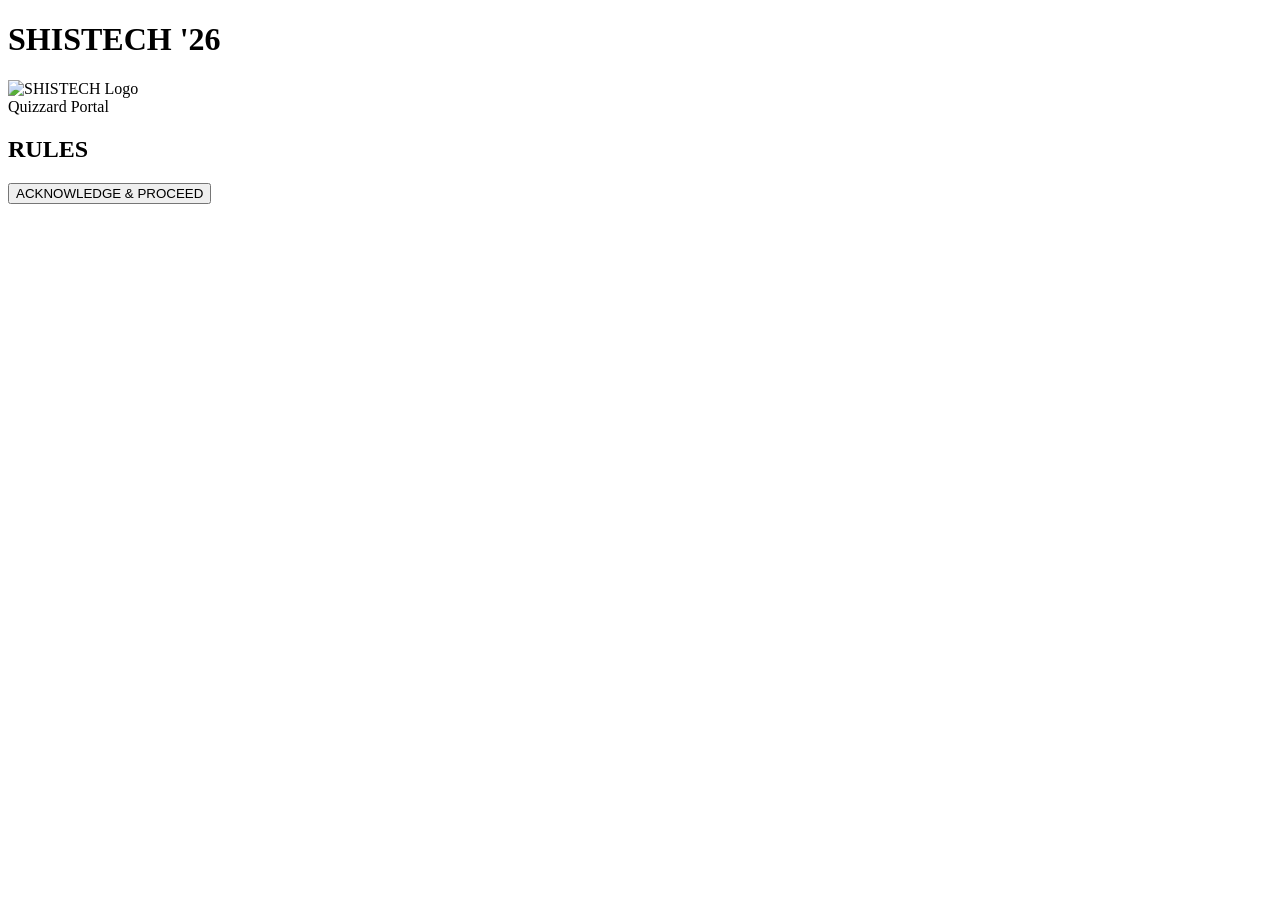
==== html/index.html @ f6692db7 "html reworked, todo.md contains remaining work app.js ready, timer done but startTimer() not tested." ====
<!-- main html draft -->
<!DOCTYPE html>
<html lang="en">

<head>
    <meta charset="UTF-8">
    <meta name="viewport" content="width=device-width, initial-scale=1.0">

    <title>Quizzard ShisTech 2026</title>

    <!-- Fonts -->
    <link rel="preconnect" href="https://fonts.googleapis.com">
    <link rel="preconnect" href="https://fonts.gstatic.com" crossorigin>

    <link
        href="https://fonts.googleapis.com/css2?family=Orbitron:wght@400;700&family=Rajdhani:wght@500;600;700&display=swap"
        rel="stylesheet"
    >

    <!-- link to styl.css there -->
    <link rel="stylesheet" href="css/style.css">
</head>


<body>

    <!-- ==================== -->
    <!-- EXAM HEADER / HUD     -->
    <!-- ==================== -->

    <header id="examHeader" hidden>

        <div>
            <strong class="hud-title" id="displayExamTitle">
                Round 1 Portal
            </strong>

            <span id="displayStudent"></span>
        </div>

        <div class="exam-status">

            <span class="badge badge-strikes" id="strikeTracker">
                STRIKES: 0 / 1
            </span>

            <span class="badge badge-timer" id="timer">
                TIME: 00:00
            </span>

        </div>

    </header>


    <!-- ==================== -->
    <!-- BRANDING              -->
    <!-- ==================== -->

    <div class="brand-header" id="brandHeader">

        <h1 class="brand-title">
            SHISTECH '26
        </h1>

        <div class="brand-logo">
            <img
                src="assets/SHISTECH Logo.png"
                alt="SHISTECH Logo"
            >
        </div>

        

        <div class="brand-subtitle">
            Quizzard Portal
        </div>

    </div>

    <!-- ==================== -->
    <!-- RULES                -->
    <!-- ==================== -->
    
    <div class="rules-panel" id="rulesPanel" >

        <h2>
            RULES
        </h2>

<!--        <ul class="rules-list">

            <li>
                Ensure a stable internet connection.
            </li>

            <li>
                Use a compatible browser (Chrome, Edge, or Firefox).
            </li>

            <li>
                Avoid switching tabs or minimizing the browser.
            </li>

            <li>
                Do not exit full-screen mode during the exam.
            </li>

            <li>
                Only one attempt is permitted per Candidate ID.
            </li>

        </ul> -->

        <button
            class="btn btn-primary"
            id="acknowledgeRulesBtn"
        >
            ACKNOWLEDGE &amp; PROCEED
        </button>

    </div>  

    <!-- ==================== -->
    <!-- MAIN CONTENT          -->
    <!-- ==================== -->

    <main class="container" id="mainContainer">


        <!-- DIVISION SELECTION -->

        <section class="card" id="categoryPanel" hidden>

            <h2>
                Select Category
            </h2>

            <p>
                Select your registered category below
            </p>

            <div class="division-grid">

                <button
                    class="btn-division"
                    id="juniorBtn"
                >
                    JUNIOR DIVISION
                </button>

                <button
                    class="btn-division"
                    id="seniorBtn"
                >
                    SENIOR DIVISION
                </button>

            </div>

        </section>


        <!-- CANDIDATE DETAILS -->

        <section
            class="card" id="studentPanel" hidden>        

            <h2>
                AUTHENTICATION REQUIRED
            </h2>

            <p
                class="selected-division"
                id="selectedDivisionText"
            ></p>

            <p>
                Ensure connection stability. Minimizing the browser,
                switching tabs, or exiting full-screen will trigger
                automatic system strikes.

                <strong>
                    Only one attempt is permitted per Candidate ID.
                </strong>
            </p>


            <form id="candidateForm">

                <div class="form-group">

                    <label for="studentName">
                        Log In
                    </label>

                    <input
                        type="text"
                        id="studentName"
                        name="studentName"
                        required
                        placeholder="enter full name as registered"
                    >

                </div>


                <div class="form-actions">

                    <button
                        type="button"
                        class="btn btn-danger"
                        id="backBtn"
                    >
                        ABORT / BACK
                    </button>

                    <button
                        type="submit"
                        class="btn btn-success"
                        id="startBtn"
                    >
                        ENGAGE FULLSCREEN &amp; START
                    </button>

                </div>

            </form>

        </section>

    </main>


    <!-- ==================== -->
    <!-- EXAM                  -->
    <!-- ==================== -->

    <div id="examFrameWrapper" hidden>

        <iframe
            id="quizFrame"
            title="SHISTECH Exam"
            src=""
            allow="camera; microphone"
        ></iframe>

    </div>


    <!-- ==================== -->
    <!-- WARNING MODAL         -->
    <!-- ==================== -->

    <div
        class="overlay"
        id="warningModal"
        hidden
    >

        <div class="modal">

            <h3 id="warningTitle">
                TAB SWITCH DETECTED
            </h3>

            <p id="warningMessage">
                Focus lost on secure window.
                This incident has been recorded.
            </p>

            <button
                class="btn btn-danger"
                id="acknowledgeBtn"
            >
                ACKNOWLEDGE &amp; RETURN
            </button>

        </div>

    </div>


    <!-- ==================== -->
    <!-- JAVASCRIPT            -->
    <!-- ==================== -->

    <script src="js/app.js"></script>
    <script src="js/proctor.js"></script>

</body>

</html>
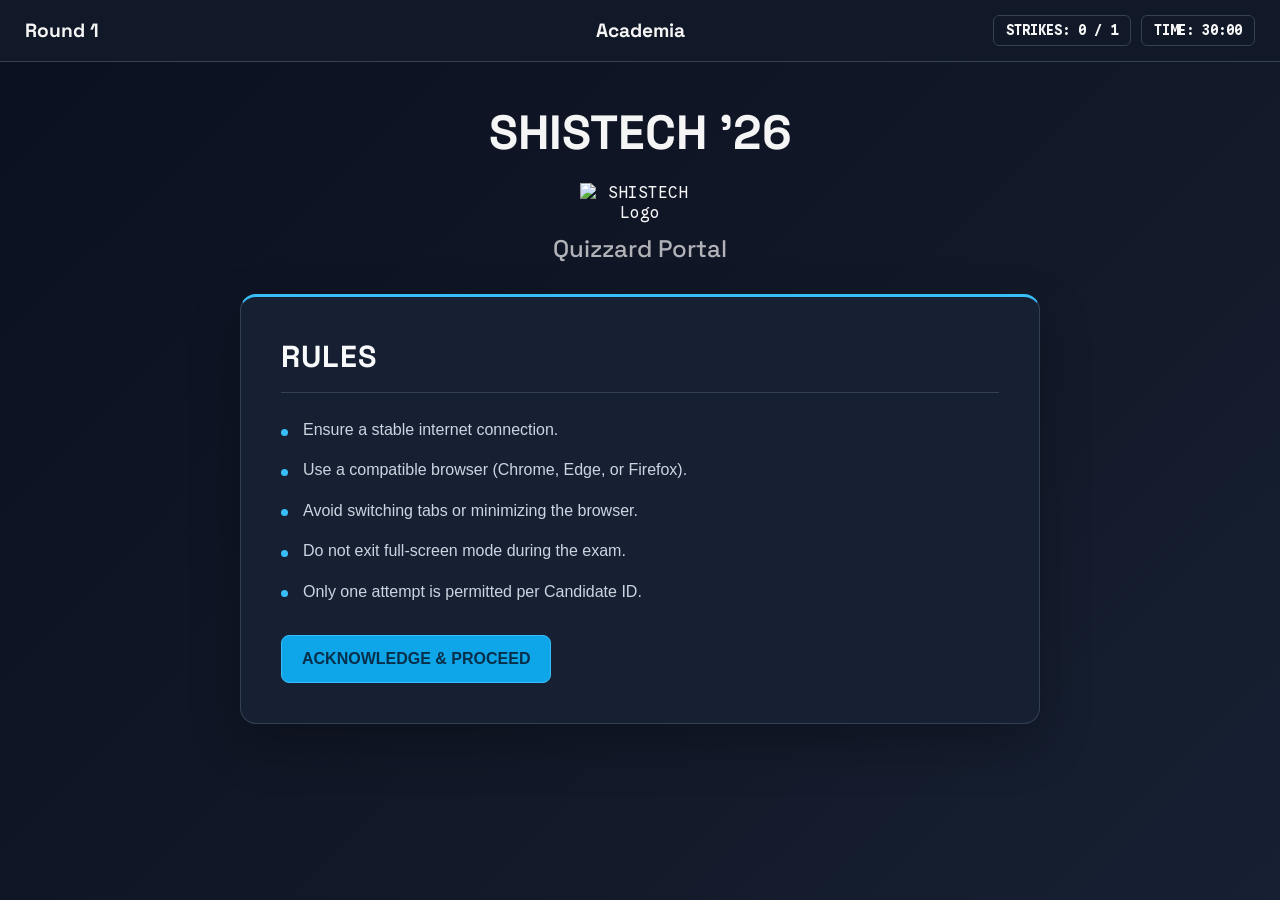
==== commit 91d8b4a1: "css updates and minor html js modificatins" ====
--- a/html/index.html
+++ b/html/index.html
@@ -10,15 +10,14 @@
 
     <!-- Fonts -->
     <link rel="preconnect" href="https://fonts.googleapis.com">
-    <link rel="preconnect" href="https://fonts.gstatic.com" crossorigin>
+    <link rel="preconnect" href=" https://fonts.gstatic.com" crossorigin>
+    <!-- css ref-->
+     <link rel="stylesheet" href="css/style.css">
 
     <link
-        href="https://fonts.googleapis.com/css2?family=Orbitron:wght@400;700&family=Rajdhani:wght@500;600;700&display=swap"
-        rel="stylesheet"
-    >
-
-    <!-- link to styl.css there -->
-    <link rel="stylesheet" href="css/style.css">
+    href="https://fonts.googleapis.com/css2?family=Google+Sans+Code:wght@400;500;600;700&family=Space+Grotesk:wght@400;500;600;700&display=swap"
+    rel="stylesheet"
+>
 </head>
 
 
@@ -32,10 +31,16 @@
 
         <div>
             <strong class="hud-title" id="displayExamTitle">
-                Round 1 Portal
+                Round 1 
             </strong>
 
             <span id="displayStudent"></span>
+        </div>
+
+        <div>
+            <strong class="topic">
+                Academia
+            </strong>
         </div>
 
         <div class="exam-status">
@@ -45,7 +50,7 @@
             </span>
 
             <span class="badge badge-timer" id="timer">
-                TIME: 00:00
+                TIME: 30:00
             </span>
 
         </div>
@@ -88,7 +93,7 @@
             RULES
         </h2>
 
-<!--        <ul class="rules-list">
+        <ul class="rules-list">
 
             <li>
                 Ensure a stable internet connection.
@@ -110,7 +115,7 @@
                 Only one attempt is permitted per Candidate ID.
             </li>
 
-        </ul> -->
+        </ul> 
 
         <button
             class="btn btn-primary"
@@ -282,12 +287,12 @@
 
 
     <!-- ==================== -->
-    <!-- JAVASCRIPT            -->
+    <!-- referring to js and css       -->
     <!-- ==================== -->
 
     <script src="js/app.js"></script>
     <script src="js/proctor.js"></script>
-
+    
 </body>
 
 </html>
--- a/html/css/style.css
+++ b/html/css/style.css
@@ -0,0 +1,375 @@
+/*css shit*/
+/* ================================
+   GLOBAL
+   ================================ */
+
+/*setting da box size*/
+* {
+    box-sizing: border-box;
+}
+
+
+/*font and body */
+body {
+    margin: 0;
+    min-height: 100vh;
+
+    font-family: "Google Sans Code", monospace;
+
+    background: linear-gradient(135deg, #0B1020 0%, #111827 55%, #172033 100%);
+    color: whitesmoke;
+}
+
+
+/*till h3 headings */
+h1, h2, h3 {
+    font-family: "Space Grotesk", sans-serif;
+}
+
+
+/* ================================
+   EXAM HEADER / HUD
+   ================================ */
+
+#examHeader {
+    display: grid;
+    grid-template-columns: 1fr auto 1fr;
+    align-items: center;
+
+    width: 100%;
+    padding: 15px 25px;
+
+    background: #111827;
+    border-bottom: 1px solid #374151;
+}
+
+#examHeader > div:last-child {
+    justify-self: end;
+}
+
+.topic {
+    font-family: "Space Grotesk", sans-serif;
+    font-size: 1.2rem;
+    font-weight: 700;
+    text-align: center;
+}
+
+.hud-title {
+    font-family: "Space Grotesk", sans-serif;
+    font-size: 1.2rem;
+    font-weight: 700;
+}
+
+#displayStudent {
+    margin-left: 15px;
+    font-size: 0.9rem;
+}
+
+.topic {
+    font-family: "Space Grotesk", sans-serif;
+    font-size: 1.2rem;
+    font-weight: 700;
+    text-align: center;
+}
+
+.exam-status {
+    display: flex;
+    align-items: center;
+    gap: 10px;
+}
+
+.badge {
+    padding: 6px 12px;
+
+    border: 1px solid #374151;
+    border-radius: 6px;
+
+    font-size: 0.85rem;
+    font-weight: 600;
+}
+
+.badge-strikes {
+    font-weight: 700;
+}
+
+.badge-timer {
+    font-weight: 700;
+}
+
+
+
+/* ================================
+   BRANDING
+   ================================ */
+
+.brand-header {
+    display: flex;
+    flex-direction: column;
+    align-items: center;
+    text-align: center;
+
+    padding: 40px 20px 30px;
+}
+
+.brand-title {
+    margin: 0;
+    font-family: "Space Grotesk", sans-serif;
+    font-size: 3rem;
+    font-weight: 700;
+}
+
+.brand-logo {
+    margin: 20px 0 10px;
+}
+
+.brand-logo img {
+    display: block;
+
+    width: 120px;
+    height: auto;
+}
+
+.brand-subtitle {
+    font-family: "Space Grotesk", monospace;
+    font-size: 1.5rem;
+    font-weight: 500;
+
+    opacity: 0.7;
+}
+
+
+
+/* ================================
+   RULES
+   ================================ */
+
+.rules-panel {
+    width: min(90%, 800px);
+    margin: 0 auto 40px;
+    padding: clamp(24px, 5vw, 40px);
+    text-align: left;
+    font-family: "Inter", sans-serif;
+
+    background: #172033;
+    border: 1px solid #334155;
+    border-top: 3px solid #38BDF8;
+    border-radius: 16px;
+    box-shadow: 0 20px 50px rgb(0 0 0 / 25%);
+}
+
+.rules-panel h2 {
+    margin: 0 0 24px;
+    padding-bottom: 16px;
+    color: #F8FAFC;
+    font: 700 clamp(1.5rem, 4vw, 1.9rem) "Space Grotesk", sans-serif;
+    letter-spacing: 0.04em;
+    border-bottom: 1px solid #334155;
+}
+
+.rules-list {
+    display: grid;
+    gap: 14px;
+    margin: 0 0 30px;
+    padding: 0;
+    list-style: none;
+}
+
+.rules-list li {
+    position: relative;
+    padding-left: 22px;
+    color: #CBD5E1;
+    font-size: 1rem;
+    line-height: 1.65;
+}
+
+.rules-list li::before {
+    position: absolute;
+    top: 0.72em;
+    left: 0;
+    width: 7px;
+    height: 7px;
+    border-radius: 50%;
+    background: #38BDF8;
+    content: "";
+}
+
+.rules-panel .btn-primary {
+    min-height: 48px;
+    padding: 12px 20px;
+    color: #082F49;
+    background: #0EA5E9;
+    border: 1px solid #38BDF8;
+    border-radius: 8px;
+    font: 700 1rem "Inter", sans-serif;
+    cursor: pointer;
+    align-items: center;
+}
+
+.rules-panel .btn-primary:hover {
+    color: #FFFFFF;
+    background: #E11D48;
+    border-color: #E11D48;
+}
+
+.rules-panel .btn-primary:focus-visible {
+    outline: 3px solid #BAE6FD;
+    outline-offset: 3px;
+    align-items: center;
+}
+
+
+/* ================================
+   MAIN CONTENT
+   ================================ */
+
+.container {
+    width: 90%;
+    max-width: 1000px;
+
+    margin: 0 auto;
+    padding: 20px 0;
+}
+
+.card {
+    width: 100%;
+
+    padding: 35px;
+
+    background: #172033;
+    border: 1px solid #374151;
+    border-radius: 12px;
+
+    text-align: center;
+}
+
+.card h2 {
+    margin-top: 0;
+    margin-bottom: 15px;
+
+    font-family: "Space Grotesk", sans-serif;
+    font-size: 1.8rem;
+}
+
+.card p {
+    margin-bottom: 25px;
+
+    font-size: 0.95rem;
+    line-height: 1.5;
+}
+
+
+/* ================================
+   DIVISION SELECTION
+   ================================ */
+
+/* .division-grid
+   - arrange Junior/Senior buttons
+*/
+
+
+/* .btn-division */
+
+
+/* .btn-division:hover */
+
+
+
+/* ================================
+   BUTTONS
+   ================================ */
+
+/* .btn
+   - common properties for ALL buttons
+*/
+
+
+/* .btn-primary */
+
+
+/* .btn-success */
+
+
+/* .btn-danger */
+
+
+/* hover states */
+
+
+/* disabled states */
+
+
+
+/* ================================
+   FORM
+   ================================ */
+
+/* .form-group */
+
+
+/* .form-group label */
+
+
+/* .form-group input */
+
+
+/* .form-group input:focus */
+
+
+/* .form-actions */
+
+
+/* #selectedDivisionText */
+
+
+
+/* ================================
+   EXAM / GOOGLE FORM
+   ================================ */
+
+/* #examFrameWrapper
+   - width
+   - height
+   - positioning
+*/
+
+
+/* #quizFrame
+   - width
+   - height
+   - border
+*/
+
+
+
+/* ================================
+   WARNING MODAL
+   ================================ */
+
+/* .overlay
+   - cover entire screen
+   - sit above everything
+*/
+
+
+/* .modal
+   - warning box
+   - width
+   - padding
+   - etc.
+*/
+
+
+/* .modal h3 */
+
+
+/* .modal p */
+
+
+
+/* ================================
+   RESPONSIVE
+   ================================ */
+
+/* @media (...)
+   - adjustments for smaller screens
+*/
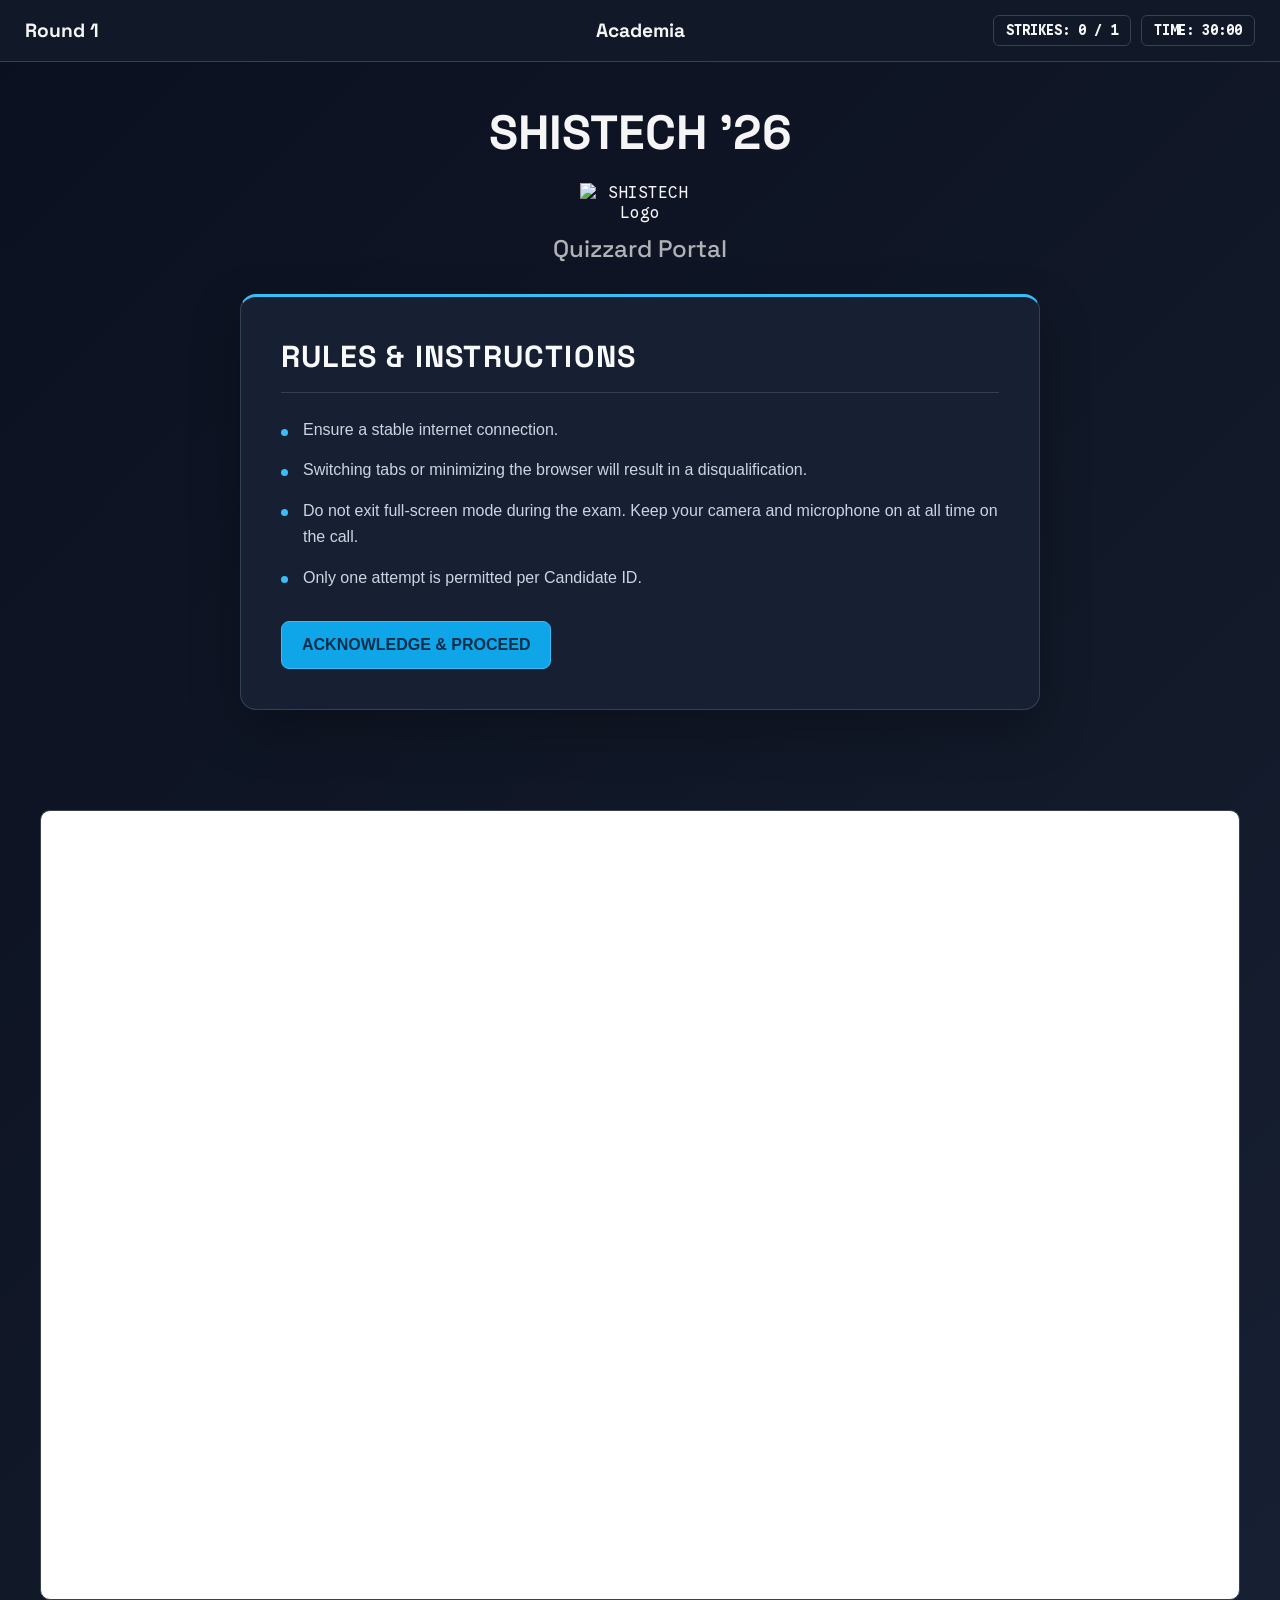
==== commit d330da63: "css nearly finished and js adjustments" ====
--- a/html/index.html
+++ b/html/index.html
@@ -90,7 +90,7 @@
     <div class="rules-panel" id="rulesPanel" >
 
         <h2>
-            RULES
+            RULES & INSTRUCTIONS
         </h2>
 
         <ul class="rules-list">
@@ -100,15 +100,11 @@
             </li>
 
             <li>
-                Use a compatible browser (Chrome, Edge, or Firefox).
-            </li>
-
-            <li>
-                Avoid switching tabs or minimizing the browser.
-            </li>
-
-            <li>
-                Do not exit full-screen mode during the exam.
+                Switching tabs or minimizing the browser will result in a disqualification.
+            </li>
+
+            <li>
+                Do not exit full-screen mode during the exam. Keep your camera and microphone on at all time on the call.
             </li>
 
             <li>
@@ -181,9 +177,8 @@
             ></p>
 
             <p>
-                Ensure connection stability. Minimizing the browser,
-                switching tabs, or exiting full-screen will trigger
-                automatic system strikes.
+                Switching tabs or leaving this window will result in a disqualification. Ensure beforehand that you have a stable connection.
+                Contact the Quizzard Event Manager if you feel an accidental strike has been recorded.
 
                 <strong>
                     Only one attempt is permitted per Candidate ID.
@@ -217,7 +212,7 @@
                         class="btn btn-danger"
                         id="backBtn"
                     >
-                        ABORT / BACK
+                        BACK
                     </button>
 
                     <button
--- a/html/css/style.css
+++ b/html/css/style.css
@@ -262,15 +262,36 @@
    DIVISION SELECTION
    ================================ */
 
-/* .division-grid
-   - arrange Junior/Senior buttons
-*/
-
-
-/* .btn-division */
-
-
-/* .btn-division:hover */
+.division-grid {
+    display: grid;
+    grid-template-columns: repeat(2, 1fr);
+    gap: 20px;
+    margin-top: 30px;
+}
+
+.btn-division {
+    padding: 25px 20px;
+
+    background: #111827;
+    color: #F8FAFC;
+
+    border: 1px solid #374151;
+    border-radius: 10px;
+
+    font-family: "Google Sans Code", sans-serif;
+    font-size: 1rem;
+    font-weight: 700;
+
+    cursor: pointer;
+
+    transition: 0.2s ease;
+}
+
+.btn-division:hover {
+    color: #FFFFFF;
+    background: #E11D48;
+    border-color: #E11D48;
+}
 
 
 
@@ -278,66 +299,171 @@
    BUTTONS
    ================================ */
 
-/* .btn
-   - common properties for ALL buttons
-*/
-
-
-/* .btn-primary */
-
-
-/* .btn-success */
-
-
-/* .btn-danger */
-
-
-/* hover states */
-
-
-/* disabled states */
-
+.btn {
+    padding: 12px 20px;
+
+    border: 1px solid transparent;
+    border-radius: 8px;
+
+    font-family: "Google Sans Code", monospace;
+    font-size: 0.95rem;
+    font-weight: 600;
+
+    cursor: pointer;
+
+    transition: 0.2s ease;
+}
+
+
+/* PRIMARY */
+
+.btn-primary {
+    color: #082F49;
+    background: #0EA5E9;
+    border-color: #38BDF8;
+}
+
+.btn-primary:hover {
+    color: #FFFFFF;
+    background: #0284C7;
+}
+
+
+/* SUCCESS */
+
+.btn-success {
+    color: #052E16;
+    background: #22C55E;
+    border-color: #4ADE80;
+}
+
+.btn-success:hover {
+    color: #FFFFFF;
+    background: #16A34A;
+}
+
+
+/* DANGER */
+
+.btn-danger {
+    color: #FFFFFF;
+    background: #DC2626;
+    border-color: #EF4444;
+}
+
+/* abort button */
+#backBtn {
+    padding: 8px 14px;
+    font-size: 0.8rem;
+}
+/* continue and start button */
+#startBtn {
+    padding: 8px 14px;
+    font-size: 0.8em;
+}
+
+
+.btn-danger:hover {
+    background: #B91C1C;
+}
+
+
+/* DISABLED */
+
+.btn:disabled {
+    opacity: 0.5;
+    cursor: not-allowed;
+}
 
 
 /* ================================
    FORM
    ================================ */
 
-/* .form-group */
-
-
-/* .form-group label */
-
-
-/* .form-group input */
-
-
-/* .form-group input:focus */
-
-
-/* .form-actions */
-
-
-/* #selectedDivisionText */
-
-
-
-/* ================================
-   EXAM / GOOGLE FORM
-   ================================ */
-
-/* #examFrameWrapper
-   - width
-   - height
-   - positioning
-*/
-
-
-/* #quizFrame
-   - width
-   - height
-   - border
-*/
+.form-group {
+    display: flex;
+    flex-direction: column;
+    gap: 8px;
+
+    margin-top: 15px;
+
+    text-align: left;
+}
+
+.form-group label {
+    font-family: "Space Grotesk", sans-serif;
+    font-size: 0.9rem;
+    font-weight: 600;
+}
+
+.form-group input {
+    width: 100%;
+
+    padding: 12px 14px;
+
+    background: #111827;
+    color: #F8FAFC;
+
+    border: 1px solid #374151;
+    border-radius: 8px;
+
+    font-family: "Google Sans Code", monospace;
+    font-size: 0.95rem;
+}
+
+.form-group input::placeholder {
+    color: #64748B;
+}
+
+.form-group input:focus {
+    outline: none;
+
+    border-color: #38BDF8;
+    box-shadow: 0 0 0 2px rgb(56 189 248 / 15%);
+}
+
+.form-actions {
+    display: flex;
+    justify-content: space-between;
+    align-items: center;
+
+    gap: 15px;
+    margin-top: 35px;
+}
+
+#selectedDivisionText {
+    color: #38BDF8;
+
+    font-family: "Space Grotesk", sans-serif;
+    font-weight: 600;
+}
+
+
+/* ================================
+   GOOGLE FORM EMBED
+   ================================ */
+
+#examFrameWrapper {
+    width: 100%;
+    height: calc(100vh - 70px);
+
+    padding: 20px 30px;
+
+    display: flex;
+    justify-content: center;
+    align-items: stretch;
+}
+
+#quizFrame {
+    width: 100%;
+    max-width: 1200px;
+    height: 100%;
+
+    border: 1px solid #374151;
+    border-radius: 10px;
+
+    background: #FFFFFF;
+}
 
 
 
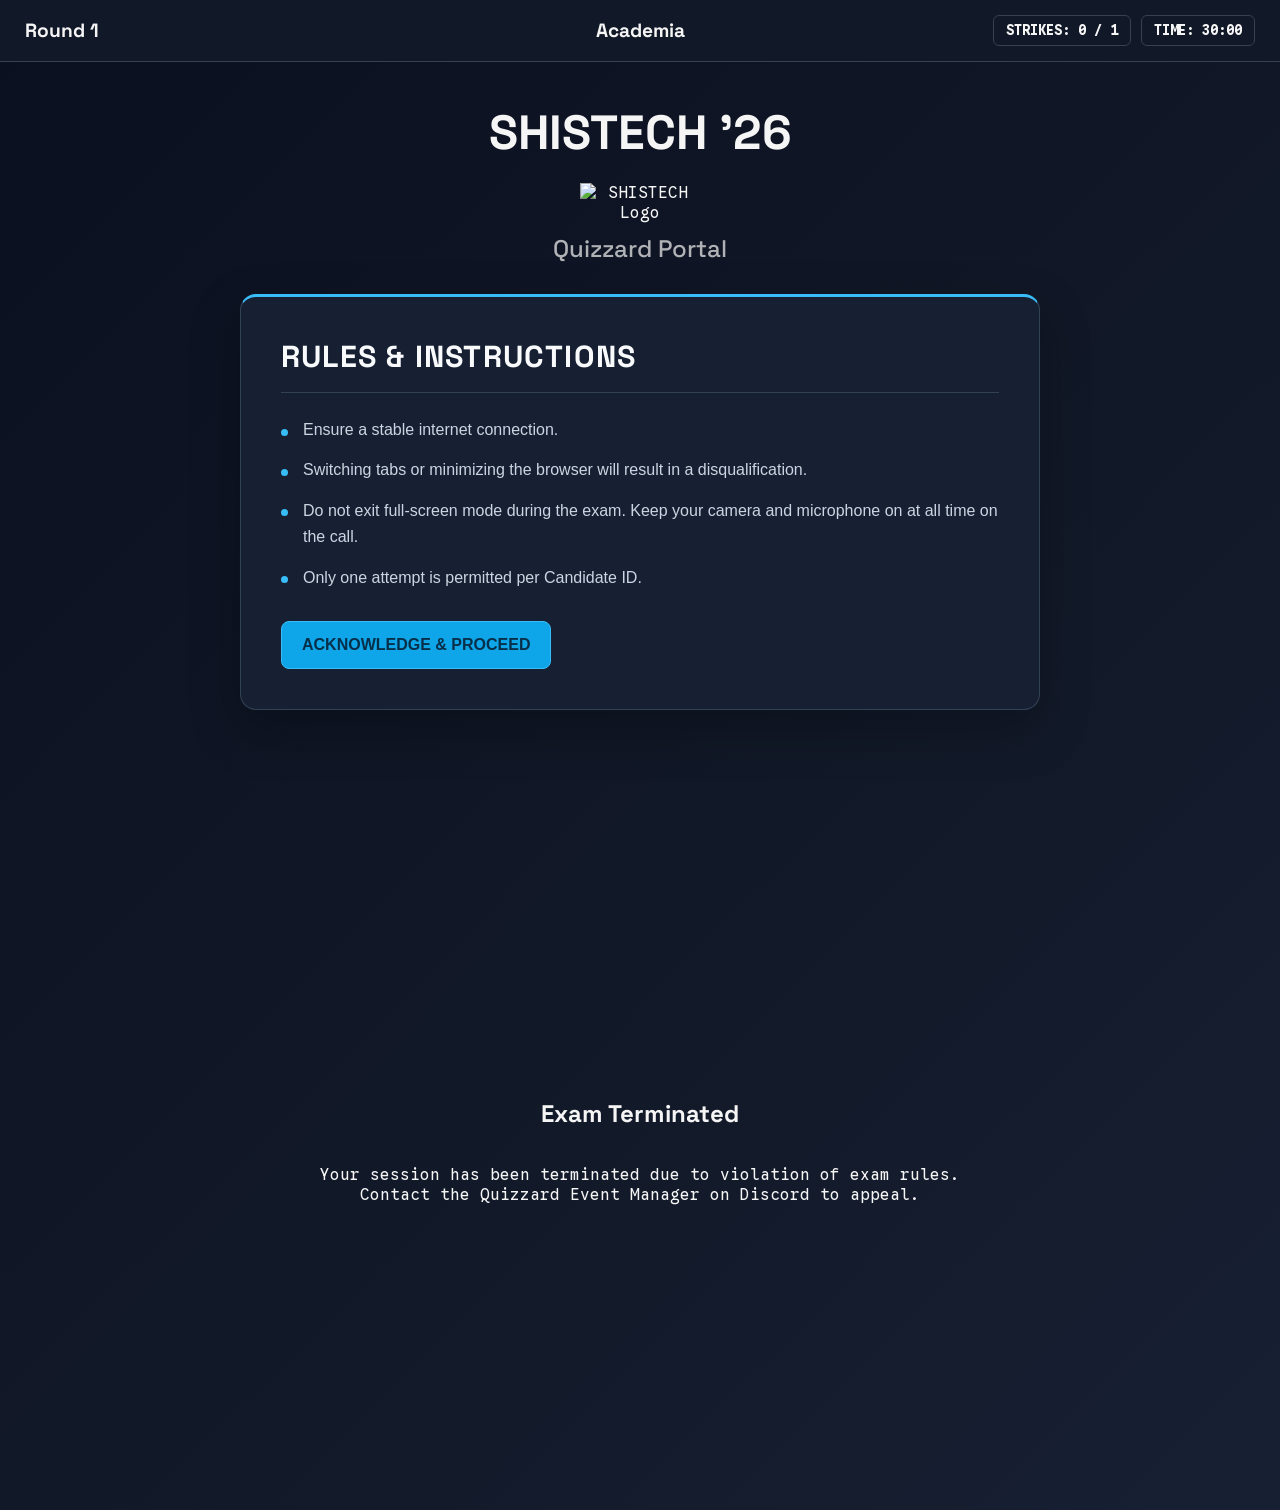
==== commit ee162f37: "termination screen update" ====
--- a/html/index.html
+++ b/html/index.html
@@ -290,4 +290,10 @@
     
 </body>
 
-</html>+</html>
+
+<!-- Session termination end screen-->
+<div id="terminationScreen" hidden>
+    <h2>Exam Terminated</h2>
+    <p>Your session has been terminated due to violation of exam rules. <br>Contact the Quizzard Event Manager on Discord to appeal.</p>
+</div>
--- a/html/css/style.css
+++ b/html/css/style.css
@@ -454,6 +454,10 @@
     align-items: stretch;
 }
 
+#examFrameWrapper[hidden] {
+    display: none !important;
+}
+
 #quizFrame {
     width: 100%;
     max-width: 1200px;
@@ -468,34 +472,171 @@
 
 
 /* ================================
-   WARNING MODAL
-   ================================ */
-
-/* .overlay
-   - cover entire screen
-   - sit above everything
-*/
-
-
-/* .modal
-   - warning box
-   - width
-   - padding
-   - etc.
-*/
-
-
-/* .modal h3 */
-
-
-/* .modal p */
-
+   WARNING BOX
+   ================================ */
+
+.overlay {
+    position: fixed;
+    inset: 0;
+
+    display: flex;
+    justify-content: center;
+    align-items: center;
+
+    padding: 20px;
+
+    background: rgb(0 0 0 / 70%);
+
+    z-index: 1000;
+}
+
+.overlay[hidden] {
+    display: none;
+}
+
+
+/* MODAL BOX */
+
+.modal {
+    width: min(90%, 500px);
+
+    padding: 30px;
+
+    background: #172033;
+
+    border: 1px solid #374151;
+    border-top: 3px solid #EF4444;
+    border-radius: 12px;
+
+    text-align: center;
+
+    box-shadow: 0 20px 60px rgb(0 0 0 / 40%);
+}
+
+
+/* TITLE */
+
+.modal h3 {
+    margin: 0 0 15px;
+
+    color: #F8FAFC;
+
+    font-family: "Space Grotesk", sans-serif;
+    font-size: 1.4rem;
+}
+
+
+/* MESSAGE */
+
+.modal p {
+    margin: 0 0 25px;
+
+    color: #CBD5E1;
+
+    font-size: 0.95rem;
+    line-height: 1.6;
+}
+
+
+/* BUTTON */
+
+.modal .btn-danger {
+    min-width: 200px;
+}
 
 
 /* ================================
    RESPONSIVE
    ================================ */
 
-/* @media (...)
-   - adjustments for smaller screens
-*/+@media (max-width: 600px) {
+
+    /* Branding */
+
+    .brand-title {
+        font-size: 2.3rem;
+    }
+
+    .brand-subtitle {
+        font-size: 1.2rem;
+    }
+
+
+    /* Main cards */
+
+    .card {
+        padding: 25px 20px;
+    }
+
+
+    /* Division buttons */
+
+    .division-grid {
+        grid-template-columns: 1fr;
+    }
+
+
+    /* Candidate buttons */
+
+    .form-actions {
+        flex-direction: column-reverse;
+        align-items: stretch;
+    }
+
+    .form-actions .btn {
+        width: 100%;
+    }
+
+
+    /* Exam header */
+
+    #examHeader {
+        grid-template-columns: 1fr;
+        gap: 10px;
+
+        text-align: center;
+    }
+
+    #examHeader > div:last-child {
+        justify-self: center;
+    }
+
+    #displayStudent {
+        display: block;
+        margin: 5px 0 0;
+    }
+
+    .exam-status {
+        justify-content: center;
+    }
+
+
+    /* Google Form */
+
+    #examFrameWrapper {
+        padding: 10px;
+    }
+}
+/*ai chap */
+
+/* not ai chap */
+#terminationScreen {
+    min-height: 80vh;
+
+    display: flex;
+    flex-direction: column;
+    justify-content: center;
+    align-items: center;
+
+    text-align: center;
+}
+#examEnded h2 {
+    margin-bottom: 10px;
+
+    font-family: "Space Grotesk", sans-serif;
+    font-size: 2rem;
+}
+
+#examEnded p {
+    color: #CBD5E1;
+}
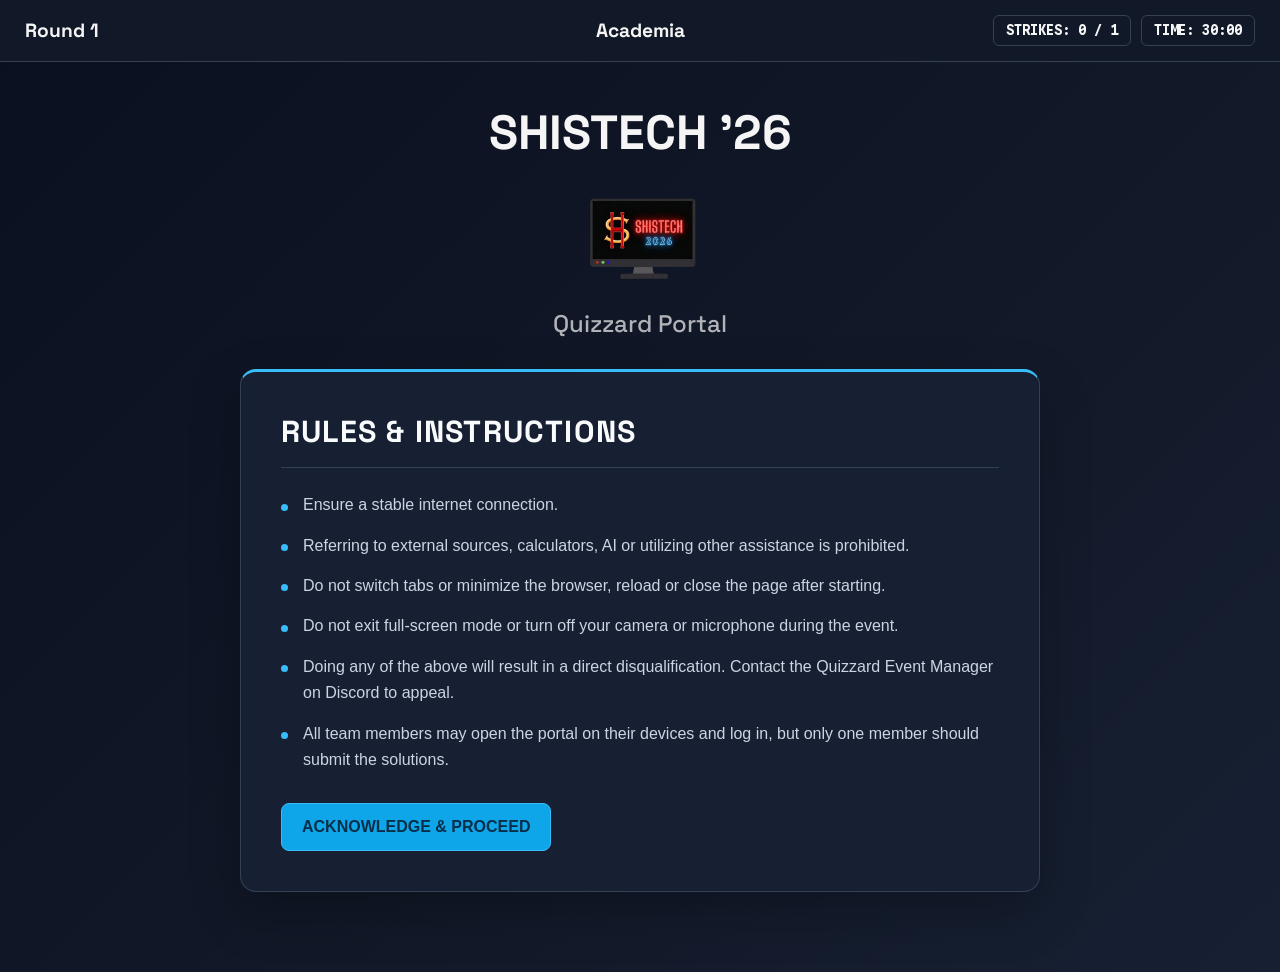
==== commit 6ab3c2c6: "done done done" ====
--- a/html/index.html
+++ b/html/index.html
@@ -70,7 +70,7 @@
 
         <div class="brand-logo">
             <img
-                src="assets/SHISTECH Logo.png"
+                src="assets/TECHTECHLOGOLOGO.png"
                 alt="SHISTECH Logo"
             >
         </div>
@@ -100,15 +100,23 @@
             </li>
 
             <li>
-                Switching tabs or minimizing the browser will result in a disqualification.
-            </li>
-
-            <li>
-                Do not exit full-screen mode during the exam. Keep your camera and microphone on at all time on the call.
-            </li>
-
-            <li>
-                Only one attempt is permitted per Candidate ID.
+                Referring to external sources, calculators, AI or utilizing other assistance is prohibited.
+            </li>
+
+            <li>
+                Do not switch tabs or minimize the browser, reload or close the page after starting.
+            </li>
+
+            <li>
+                Do not exit full-screen mode or turn off your camera or microphone during the event. 
+            </li>
+
+            <li>
+                Doing any of the above will result in a direct disqualification. Contact the Quizzard Event Manager on Discord to appeal.
+            </li>
+
+            <li>
+                All team members may open the portal on their devices and log in, but only one member should submit the solutions.
             </li>
 
         </ul> 
@@ -285,15 +293,19 @@
     <!-- referring to js and css       -->
     <!-- ==================== -->
 
+
+    <!-- Session termination end screen-->
+    <div id="terminationScreen" hidden>
+        <h2>Exam Terminated</h2>
+        <p>Your session has been terminated due to a violation of the rules. <br>Contact the Quizzard Event Manager on Discord to appeal.</p>
+    </div>
+
+
     <script src="js/app.js"></script>
     <script src="js/proctor.js"></script>
     
+    
 </body>
 
 </html>
 
-<!-- Session termination end screen-->
-<div id="terminationScreen" hidden>
-    <h2>Exam Terminated</h2>
-    <p>Your session has been terminated due to violation of exam rules. <br>Contact the Quizzard Event Manager on Discord to appeal.</p>
-</div>
--- a/html/css/style.css
+++ b/html/css/style.css
@@ -622,13 +622,25 @@
 /* not ai chap */
 #terminationScreen {
     min-height: 80vh;
-
     display: flex;
     flex-direction: column;
     justify-content: center;
     align-items: center;
-
     text-align: center;
+    color: #38BDF8;
+}
+
+#terminationScreen[hidden] {
+    display: none !important;
+}
+
+#terminationScreen h2 {
+    font-family: "Space Grotesk", sans-serif;
+    font-size: 2rem;
+}
+
+#terminationScreen p {
+    color: #CBD5E1;
 }
 #examEnded h2 {
     margin-bottom: 10px;
@@ -639,4 +651,4 @@
 
 #examEnded p {
     color: #CBD5E1;
-}+}
